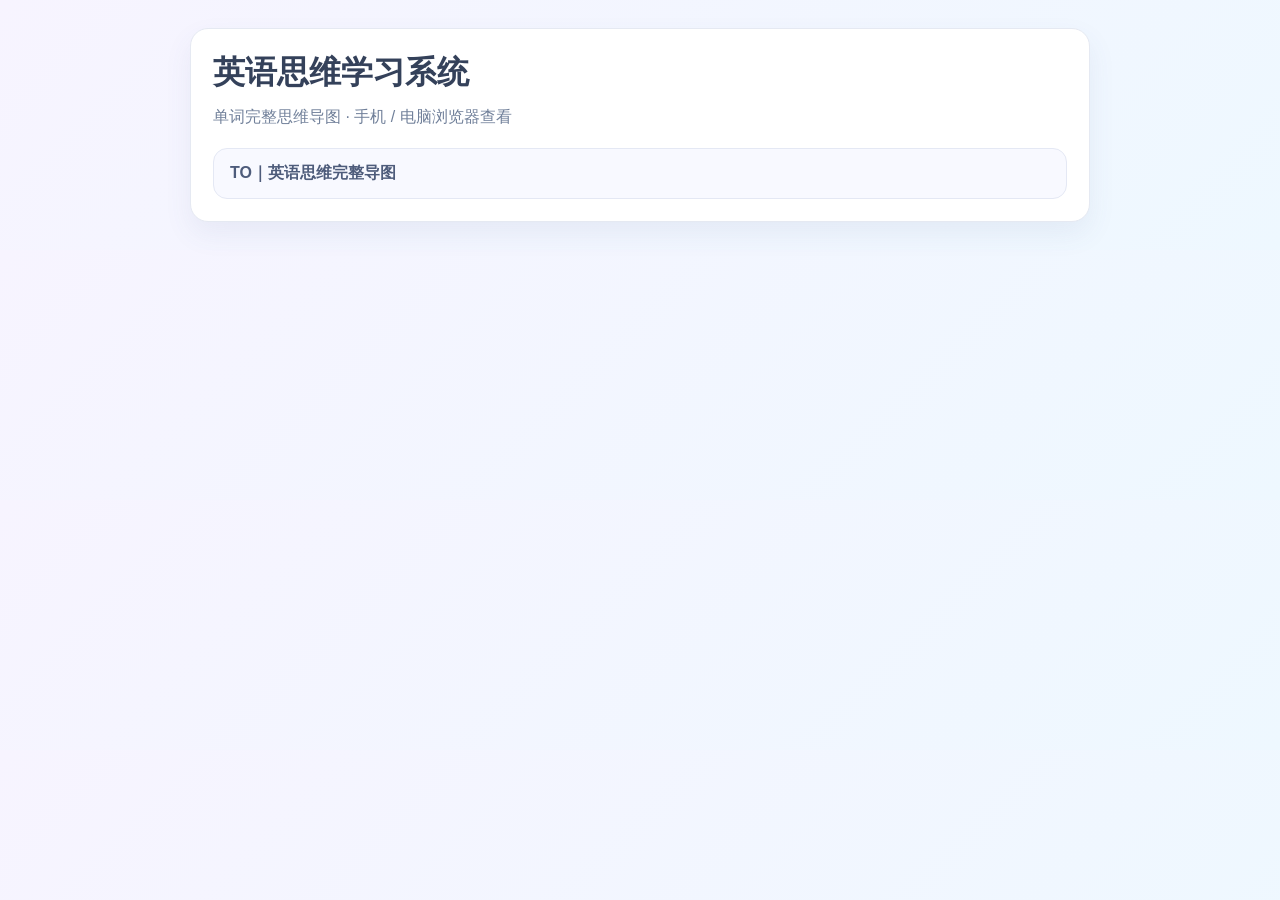
==== index.html @ b7a0c8b3 "Add English thinking web homepage" ====
<!doctype html><html lang="zh-CN"><head><meta charset="utf-8"><meta name="viewport" content="width=device-width,initial-scale=1"><title>英语思维学习系统</title><style>body{font-family:-apple-system,BlinkMacSystemFont,"Segoe UI","PingFang SC","Microsoft YaHei",sans-serif;margin:0;background:linear-gradient(135deg,#f7f4ff,#eef8ff);color:#34415a}.wrap{max-width:900px;margin:0 auto;padding:28px}.card{background:#fff;border:1px solid #e5e9f2;border-radius:18px;padding:22px;box-shadow:0 12px 28px rgba(72,88,140,.08)}h1{margin:0 0 8px}.sub{color:#71809a;line-height:1.7}.links{display:grid;gap:12px;margin-top:18px}.links a{display:block;text-decoration:none;color:#4e5c7b;background:#f8f9ff;border:1px solid #e4e8f4;padding:14px 16px;border-radius:14px;font-weight:700}</style></head><body><div class="wrap"><div class="card"><h1>英语思维学习系统</h1><div class="sub">单词完整思维导图 · 手机 / 电脑浏览器查看</div><div class="links"><a href="words/to.html">TO｜英语思维完整导图</a></div></div></div></body></html>
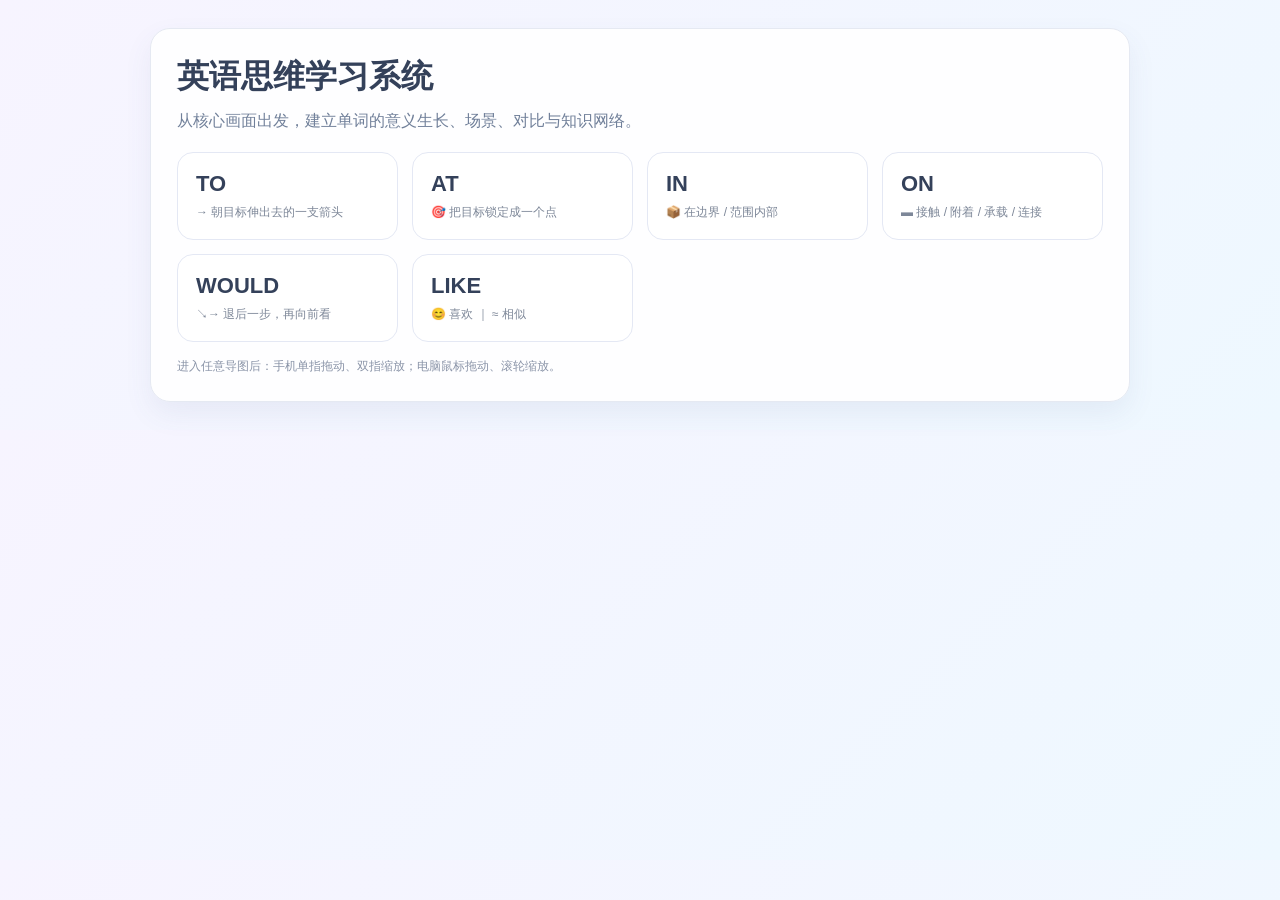
==== commit d14851e3: "Upgrade homepage to English thinking word library" ====
--- a/index.html
+++ b/index.html
@@ -1 +1 @@
-<!doctype html><html lang="zh-CN"><head><meta charset="utf-8"><meta name="viewport" content="width=device-width,initial-scale=1"><title>英语思维学习系统</title><style>body{font-family:-apple-system,BlinkMacSystemFont,"Segoe UI","PingFang SC","Microsoft YaHei",sans-serif;margin:0;background:linear-gradient(135deg,#f7f4ff,#eef8ff);color:#34415a}.wrap{max-width:900px;margin:0 auto;padding:28px}.card{background:#fff;border:1px solid #e5e9f2;border-radius:18px;padding:22px;box-shadow:0 12px 28px rgba(72,88,140,.08)}h1{margin:0 0 8px}.sub{color:#71809a;line-height:1.7}.links{display:grid;gap:12px;margin-top:18px}.links a{display:block;text-decoration:none;color:#4e5c7b;background:#f8f9ff;border:1px solid #e4e8f4;padding:14px 16px;border-radius:14px;font-weight:700}</style></head><body><div class="wrap"><div class="card"><h1>英语思维学习系统</h1><div class="sub">单词完整思维导图 · 手机 / 电脑浏览器查看</div><div class="links"><a href="words/to.html">TO｜英语思维完整导图</a></div></div></div></body></html>+<!doctype html><html lang="zh-CN"><head><meta charset="utf-8"><meta name="viewport" content="width=device-width,initial-scale=1"><title>英语思维学习系统</title><style>body{font-family:-apple-system,BlinkMacSystemFont,"Segoe UI","PingFang SC","Microsoft YaHei",sans-serif;margin:0;background:linear-gradient(135deg,#f7f4ff,#eef8ff);color:#34415a}.wrap{max-width:980px;margin:0 auto;padding:28px}.hero,.card{background:rgba(255,255,255,.92);border:1px solid #e5e9f2;border-radius:20px;box-shadow:0 12px 28px rgba(72,88,140,.08)}.hero{padding:26px}.card{padding:18px}h1{margin:0 0 8px}.sub{color:#71809a;line-height:1.7}.grid{display:grid;grid-template-columns:repeat(auto-fit,minmax(180px,1fr));gap:14px;margin-top:18px}.grid a{display:block;text-decoration:none;color:#34415a;background:#fff;border:1px solid #e4e8f4;padding:18px;border-radius:16px}.word{font-size:22px;font-weight:800}.desc{margin-top:6px;color:#7d8798;font-size:12px;line-height:1.5}.tip{margin-top:16px;color:#8a94a8;font-size:12px}</style></head><body><div class="wrap"><div class="hero"><h1>英语思维学习系统</h1><div class="sub">从核心画面出发，建立单词的意义生长、场景、对比与知识网络。</div><div class="grid"><a href="words/to.html"><div class="word">TO</div><div class="desc">→ 朝目标伸出去的一支箭头</div></a><a href="words/at.html"><div class="word">AT</div><div class="desc">🎯 把目标锁定成一个点</div></a><a href="words/in.html"><div class="word">IN</div><div class="desc">📦 在边界 / 范围内部</div></a><a href="words/on.html"><div class="word">ON</div><div class="desc">▬ 接触 / 附着 / 承载 / 连接</div></a><a href="words/would.html"><div class="word">WOULD</div><div class="desc">↘→ 退后一步，再向前看</div></a><a href="words/like.html"><div class="word">LIKE</div><div class="desc">😊 喜欢 ｜ ≈ 相似</div></a></div><div class="tip">进入任意导图后：手机单指拖动、双指缩放；电脑鼠标拖动、滚轮缩放。</div></div></div></body></html>
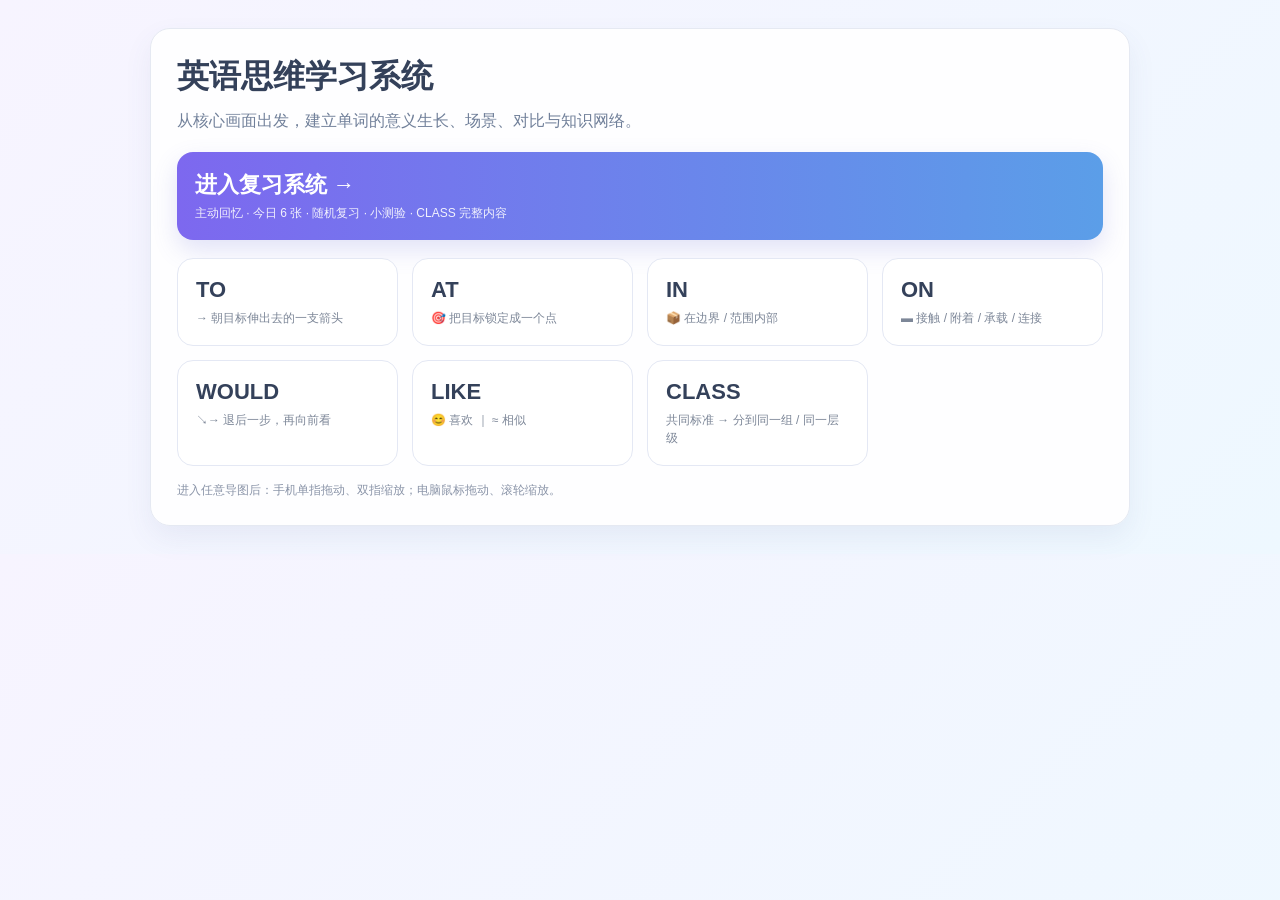
==== commit f50b5c46: "Add review system and CLASS entry to homepage" ====
--- a/index.html
+++ b/index.html
@@ -1 +1 @@
-<!doctype html><html lang="zh-CN"><head><meta charset="utf-8"><meta name="viewport" content="width=device-width,initial-scale=1"><title>英语思维学习系统</title><style>body{font-family:-apple-system,BlinkMacSystemFont,"Segoe UI","PingFang SC","Microsoft YaHei",sans-serif;margin:0;background:linear-gradient(135deg,#f7f4ff,#eef8ff);color:#34415a}.wrap{max-width:980px;margin:0 auto;padding:28px}.hero,.card{background:rgba(255,255,255,.92);border:1px solid #e5e9f2;border-radius:20px;box-shadow:0 12px 28px rgba(72,88,140,.08)}.hero{padding:26px}.card{padding:18px}h1{margin:0 0 8px}.sub{color:#71809a;line-height:1.7}.grid{display:grid;grid-template-columns:repeat(auto-fit,minmax(180px,1fr));gap:14px;margin-top:18px}.grid a{display:block;text-decoration:none;color:#34415a;background:#fff;border:1px solid #e4e8f4;padding:18px;border-radius:16px}.word{font-size:22px;font-weight:800}.desc{margin-top:6px;color:#7d8798;font-size:12px;line-height:1.5}.tip{margin-top:16px;color:#8a94a8;font-size:12px}</style></head><body><div class="wrap"><div class="hero"><h1>英语思维学习系统</h1><div class="sub">从核心画面出发，建立单词的意义生长、场景、对比与知识网络。</div><div class="grid"><a href="words/to.html"><div class="word">TO</div><div class="desc">→ 朝目标伸出去的一支箭头</div></a><a href="words/at.html"><div class="word">AT</div><div class="desc">🎯 把目标锁定成一个点</div></a><a href="words/in.html"><div class="word">IN</div><div class="desc">📦 在边界 / 范围内部</div></a><a href="words/on.html"><div class="word">ON</div><div class="desc">▬ 接触 / 附着 / 承载 / 连接</div></a><a href="words/would.html"><div class="word">WOULD</div><div class="desc">↘→ 退后一步，再向前看</div></a><a href="words/like.html"><div class="word">LIKE</div><div class="desc">😊 喜欢 ｜ ≈ 相似</div></a></div><div class="tip">进入任意导图后：手机单指拖动、双指缩放；电脑鼠标拖动、滚轮缩放。</div></div></div></body></html>+<!doctype html><html lang="zh-CN"><head><meta charset="utf-8"><meta name="viewport" content="width=device-width,initial-scale=1"><title>英语思维学习系统</title><style>body{font-family:-apple-system,BlinkMacSystemFont,"Segoe UI","PingFang SC","Microsoft YaHei",sans-serif;margin:0;background:linear-gradient(135deg,#f7f4ff,#eef8ff);color:#34415a}.wrap{max-width:980px;margin:0 auto;padding:28px}.hero,.card{background:rgba(255,255,255,.92);border:1px solid #e5e9f2;border-radius:20px;box-shadow:0 12px 28px rgba(72,88,140,.08)}.hero{padding:26px}.card{padding:18px}h1{margin:0 0 8px}.sub{color:#71809a;line-height:1.7}.review{display:block;margin-top:18px;padding:18px;border-radius:16px;text-decoration:none;color:#fff;background:linear-gradient(90deg,#7d68ef,#5b9ee8);box-shadow:0 10px 24px rgba(92,102,210,.18)}.review strong{display:block;font-size:22px}.review span{display:block;margin-top:5px;font-size:12px;opacity:.9}.grid{display:grid;grid-template-columns:repeat(auto-fit,minmax(180px,1fr));gap:14px;margin-top:18px}.grid a{display:block;text-decoration:none;color:#34415a;background:#fff;border:1px solid #e4e8f4;padding:18px;border-radius:16px}.word{font-size:22px;font-weight:800}.desc{margin-top:6px;color:#7d8798;font-size:12px;line-height:1.5}.tip{margin-top:16px;color:#8a94a8;font-size:12px}</style></head><body><div class="wrap"><div class="hero"><h1>英语思维学习系统</h1><div class="sub">从核心画面出发，建立单词的意义生长、场景、对比与知识网络。</div><a class="review" href="review.html"><strong>进入复习系统 →</strong><span>主动回忆 · 今日 6 张 · 随机复习 · 小测验 · CLASS 完整内容</span></a><div class="grid"><a href="words/to.html"><div class="word">TO</div><div class="desc">→ 朝目标伸出去的一支箭头</div></a><a href="words/at.html"><div class="word">AT</div><div class="desc">🎯 把目标锁定成一个点</div></a><a href="words/in.html"><div class="word">IN</div><div class="desc">📦 在边界 / 范围内部</div></a><a href="words/on.html"><div class="word">ON</div><div class="desc">▬ 接触 / 附着 / 承载 / 连接</div></a><a href="words/would.html"><div class="word">WOULD</div><div class="desc">↘→ 退后一步，再向前看</div></a><a href="words/like.html"><div class="word">LIKE</div><div class="desc">😊 喜欢 ｜ ≈ 相似</div></a><a href="words/class-xstyle.html"><div class="word">CLASS</div><div class="desc">共同标准 → 分到同一组 / 同一层级</div></a></div><div class="tip">进入任意导图后：手机单指拖动、双指缩放；电脑鼠标拖动、滚轮缩放。</div></div></div></body></html>
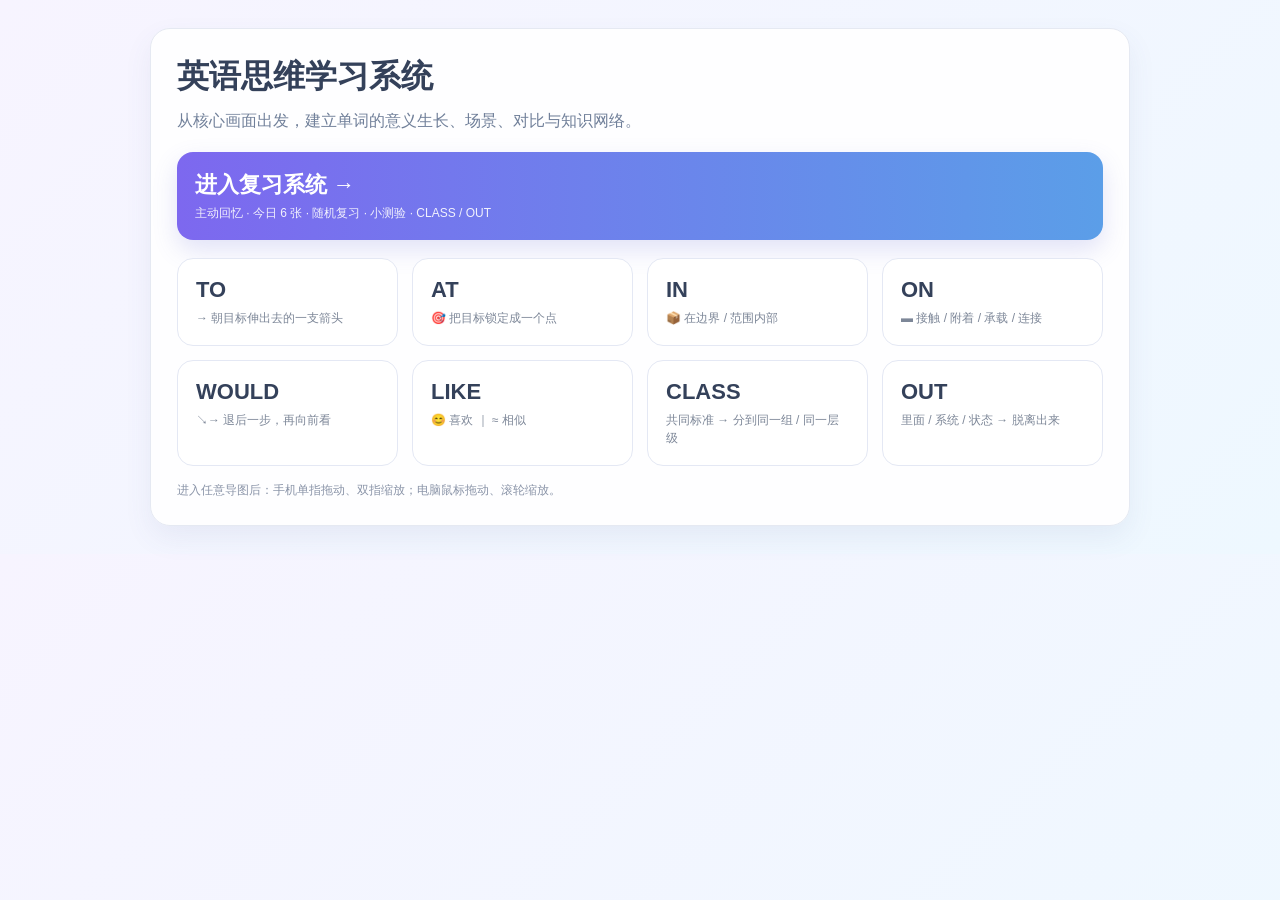
==== commit dcf93066: "Add OUT mind map entry to learning homepage" ====
--- a/index.html
+++ b/index.html
@@ -1 +1 @@
-<!doctype html><html lang="zh-CN"><head><meta charset="utf-8"><meta name="viewport" content="width=device-width,initial-scale=1"><title>英语思维学习系统</title><style>body{font-family:-apple-system,BlinkMacSystemFont,"Segoe UI","PingFang SC","Microsoft YaHei",sans-serif;margin:0;background:linear-gradient(135deg,#f7f4ff,#eef8ff);color:#34415a}.wrap{max-width:980px;margin:0 auto;padding:28px}.hero,.card{background:rgba(255,255,255,.92);border:1px solid #e5e9f2;border-radius:20px;box-shadow:0 12px 28px rgba(72,88,140,.08)}.hero{padding:26px}.card{padding:18px}h1{margin:0 0 8px}.sub{color:#71809a;line-height:1.7}.review{display:block;margin-top:18px;padding:18px;border-radius:16px;text-decoration:none;color:#fff;background:linear-gradient(90deg,#7d68ef,#5b9ee8);box-shadow:0 10px 24px rgba(92,102,210,.18)}.review strong{display:block;font-size:22px}.review span{display:block;margin-top:5px;font-size:12px;opacity:.9}.grid{display:grid;grid-template-columns:repeat(auto-fit,minmax(180px,1fr));gap:14px;margin-top:18px}.grid a{display:block;text-decoration:none;color:#34415a;background:#fff;border:1px solid #e4e8f4;padding:18px;border-radius:16px}.word{font-size:22px;font-weight:800}.desc{margin-top:6px;color:#7d8798;font-size:12px;line-height:1.5}.tip{margin-top:16px;color:#8a94a8;font-size:12px}</style></head><body><div class="wrap"><div class="hero"><h1>英语思维学习系统</h1><div class="sub">从核心画面出发，建立单词的意义生长、场景、对比与知识网络。</div><a class="review" href="review.html"><strong>进入复习系统 →</strong><span>主动回忆 · 今日 6 张 · 随机复习 · 小测验 · CLASS 完整内容</span></a><div class="grid"><a href="words/to.html"><div class="word">TO</div><div class="desc">→ 朝目标伸出去的一支箭头</div></a><a href="words/at.html"><div class="word">AT</div><div class="desc">🎯 把目标锁定成一个点</div></a><a href="words/in.html"><div class="word">IN</div><div class="desc">📦 在边界 / 范围内部</div></a><a href="words/on.html"><div class="word">ON</div><div class="desc">▬ 接触 / 附着 / 承载 / 连接</div></a><a href="words/would.html"><div class="word">WOULD</div><div class="desc">↘→ 退后一步，再向前看</div></a><a href="words/like.html"><div class="word">LIKE</div><div class="desc">😊 喜欢 ｜ ≈ 相似</div></a><a href="words/class-xstyle.html"><div class="word">CLASS</div><div class="desc">共同标准 → 分到同一组 / 同一层级</div></a></div><div class="tip">进入任意导图后：手机单指拖动、双指缩放；电脑鼠标拖动、滚轮缩放。</div></div></div></body></html>+<!doctype html><html lang="zh-CN"><head><meta charset="utf-8"><meta name="viewport" content="width=device-width,initial-scale=1"><title>英语思维学习系统</title><style>body{font-family:-apple-system,BlinkMacSystemFont,"Segoe UI","PingFang SC","Microsoft YaHei",sans-serif;margin:0;background:linear-gradient(135deg,#f7f4ff,#eef8ff);color:#34415a}.wrap{max-width:980px;margin:0 auto;padding:28px}.hero,.card{background:rgba(255,255,255,.92);border:1px solid #e5e9f2;border-radius:20px;box-shadow:0 12px 28px rgba(72,88,140,.08)}.hero{padding:26px}.card{padding:18px}h1{margin:0 0 8px}.sub{color:#71809a;line-height:1.7}.review{display:block;margin-top:18px;padding:18px;border-radius:16px;text-decoration:none;color:#fff;background:linear-gradient(90deg,#7d68ef,#5b9ee8);box-shadow:0 10px 24px rgba(92,102,210,.18)}.review strong{display:block;font-size:22px}.review span{display:block;margin-top:5px;font-size:12px;opacity:.9}.grid{display:grid;grid-template-columns:repeat(auto-fit,minmax(180px,1fr));gap:14px;margin-top:18px}.grid a{display:block;text-decoration:none;color:#34415a;background:#fff;border:1px solid #e4e8f4;padding:18px;border-radius:16px}.word{font-size:22px;font-weight:800}.desc{margin-top:6px;color:#7d8798;font-size:12px;line-height:1.5}.tip{margin-top:16px;color:#8a94a8;font-size:12px}</style></head><body><div class="wrap"><div class="hero"><h1>英语思维学习系统</h1><div class="sub">从核心画面出发，建立单词的意义生长、场景、对比与知识网络。</div><a class="review" href="review.html"><strong>进入复习系统 →</strong><span>主动回忆 · 今日 6 张 · 随机复习 · 小测验 · CLASS / OUT</span></a><div class="grid"><a href="words/to.html"><div class="word">TO</div><div class="desc">→ 朝目标伸出去的一支箭头</div></a><a href="words/at.html"><div class="word">AT</div><div class="desc">🎯 把目标锁定成一个点</div></a><a href="words/in.html"><div class="word">IN</div><div class="desc">📦 在边界 / 范围内部</div></a><a href="words/on.html"><div class="word">ON</div><div class="desc">▬ 接触 / 附着 / 承载 / 连接</div></a><a href="words/would.html"><div class="word">WOULD</div><div class="desc">↘→ 退后一步，再向前看</div></a><a href="words/like.html"><div class="word">LIKE</div><div class="desc">😊 喜欢 ｜ ≈ 相似</div></a><a href="words/class-xstyle.html"><div class="word">CLASS</div><div class="desc">共同标准 → 分到同一组 / 同一层级</div></a><a href="words/out-xstyle.html"><div class="word">OUT</div><div class="desc">里面 / 系统 / 状态 → 脱离出来</div></a></div><div class="tip">进入任意导图后：手机单指拖动、双指缩放；电脑鼠标拖动、滚轮缩放。</div></div></div></body></html>
